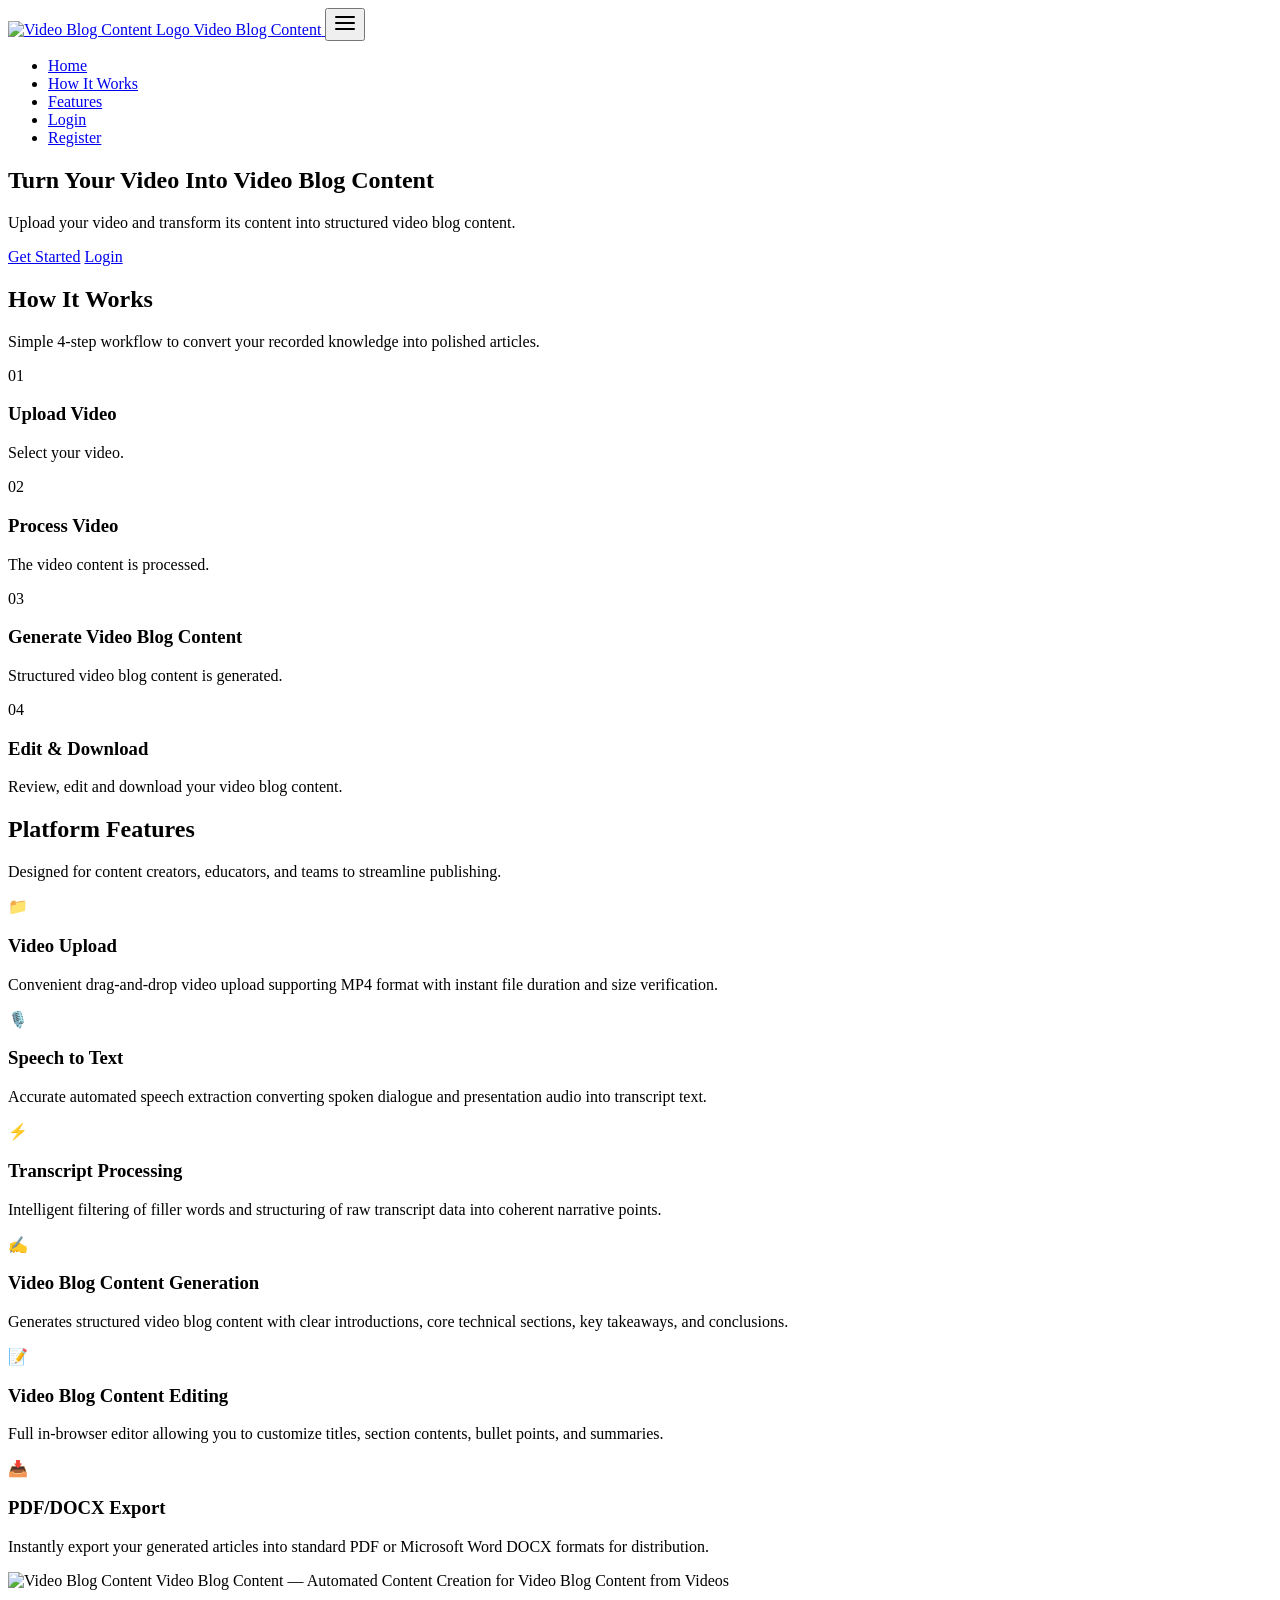
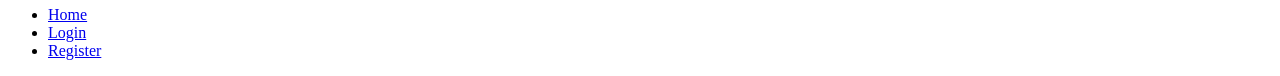
==== index.html @ b11891e1 "Add files via upload" ====
<!DOCTYPE html>
<html lang="en">
<head>
  <meta charset="UTF-8" />
  <meta name="viewport" content="width=device-width, initial-scale=1.0" />
  <title>Video Blog Content - Turn Your Video Into Video Blog Content</title>
  <meta name="description" content="Upload your video and transform its content into structured, professional video blog content in seconds." />
  <link rel="icon" type="image/png" href="assets/logo-icon.png" />
  <link rel="stylesheet" href="css/style.css" />
</head>
<body>

  <!-- Navigation -->
  <header class="navbar">
    <div class="container navbar-container">
      <a href="index.html" class="navbar-brand">
        <img src="assets/logo-icon.png" alt="Video Blog Content Logo" />
        <span>Video Blog Content</span>
      </a>

      <button class="mobile-menu-btn" aria-label="Toggle Navigation">
        <svg width="24" height="24" viewBox="0 0 24 24" fill="none" stroke="currentColor" stroke-width="2" stroke-linecap="round" stroke-linejoin="round">
          <line x1="3" y1="12" x2="21" y2="12"></line>
          <line x1="3" y1="6" x2="21" y2="6"></line>
          <line x1="3" y1="18" x2="21" y2="18"></line>
        </svg>
      </button>

      <ul class="nav-links">
        <li><a href="index.html" class="nav-link">Home</a></li>
        <li><a href="#how-it-works" class="nav-link">How It Works</a></li>
        <li><a href="#features" class="nav-link">Features</a></li>
        <li><a href="login.html" class="nav-link">Login</a></li>
        <li><a href="register.html" class="btn btn-sm btn-primary">Register</a></li>
      </ul>
    </div>
  </header>

  <!-- Main Content -->
  <main class="main-content" style="padding-top: 0;">
    
    <!-- Hero Section -->
    <section class="hero-section">
      <div class="container">
        <h1 class="hero-title">Turn Your Video Into Video Blog Content</h1>
        <p class="hero-desc">Upload your video and transform its content into structured video blog content.</p>
        <div class="hero-actions">
          <a href="register.html" class="btn btn-lg btn-primary" id="hero-get-started-btn">Get Started</a>
          <a href="login.html" class="btn btn-lg btn-secondary" id="hero-login-btn">Login</a>
        </div>
      </div>
    </section>

    <!-- How It Works Section -->
    <section class="steps-section" id="how-it-works">
      <div class="container">
        <div class="section-header">
          <h2>How It Works</h2>
          <p>Simple 4-step workflow to convert your recorded knowledge into polished articles.</p>
        </div>

        <div class="steps-grid">
          <!-- Step 1 -->
          <div class="step-card">
            <div class="step-num">01</div>
            <h3>Upload Video</h3>
            <p>Select your video.</p>
          </div>

          <!-- Step 2 -->
          <div class="step-card">
            <div class="step-num">02</div>
            <h3>Process Video</h3>
            <p>The video content is processed.</p>
          </div>

          <!-- Step 3 -->
          <div class="step-card">
            <div class="step-num">03</div>
            <h3>Generate Video Blog Content</h3>
            <p>Structured video blog content is generated.</p>
          </div>

          <!-- Step 4 -->
          <div class="step-card">
            <div class="step-num">04</div>
            <h3>Edit & Download</h3>
            <p>Review, edit and download your video blog content.</p>
          </div>
        </div>
      </div>
    </section>

    <!-- Features Section -->
    <section class="features-section" id="features">
      <div class="container">
        <div class="section-header">
          <h2>Platform Features</h2>
          <p>Designed for content creators, educators, and teams to streamline publishing.</p>
        </div>

        <div class="features-grid">
          <!-- Feature 1 -->
          <div class="feature-card">
            <div class="feature-icon">📁</div>
            <h3>Video Upload</h3>
            <p>Convenient drag-and-drop video upload supporting MP4 format with instant file duration and size verification.</p>
          </div>

          <!-- Feature 2 -->
          <div class="feature-card">
            <div class="feature-icon">🎙️</div>
            <h3>Speech to Text</h3>
            <p>Accurate automated speech extraction converting spoken dialogue and presentation audio into transcript text.</p>
          </div>

          <!-- Feature 3 -->
          <div class="feature-card">
            <div class="feature-icon">⚡</div>
            <h3>Transcript Processing</h3>
            <p>Intelligent filtering of filler words and structuring of raw transcript data into coherent narrative points.</p>
          </div>

          <!-- Feature 4 -->
          <div class="feature-card">
            <div class="feature-icon">✍️</div>
            <h3>Video Blog Content Generation</h3>
            <p>Generates structured video blog content with clear introductions, core technical sections, key takeaways, and conclusions.</p>
          </div>

          <!-- Feature 5 -->
          <div class="feature-card">
            <div class="feature-icon">📝</div>
            <h3>Video Blog Content Editing</h3>
            <p>Full in-browser editor allowing you to customize titles, section contents, bullet points, and summaries.</p>
          </div>

          <!-- Feature 6 -->
          <div class="feature-card">
            <div class="feature-icon">📥</div>
            <h3>PDF/DOCX Export</h3>
            <p>Instantly export your generated articles into standard PDF or Microsoft Word DOCX formats for distribution.</p>
          </div>
        </div>
      </div>
    </section>

  </main>

  <!-- Footer -->
  <footer class="footer">
    <div class="container footer-content">
      <div class="footer-brand-info">
        <img src="assets/logo-icon.png" alt="Video Blog Content" width="28" height="28" />
        <span>Video Blog Content</span>
        <span class="footer-text">— Automated Content Creation for Video Blog Content from Videos</span>
      </div>
      <ul class="footer-links">
        <li><a href="index.html">Home</a></li>
        <li><a href="login.html">Login</a></li>
        <li><a href="register.html">Register</a></li>
      </ul>
    </div>
  </footer>

  <script src="js/app.js"></script>
</body>
</html>
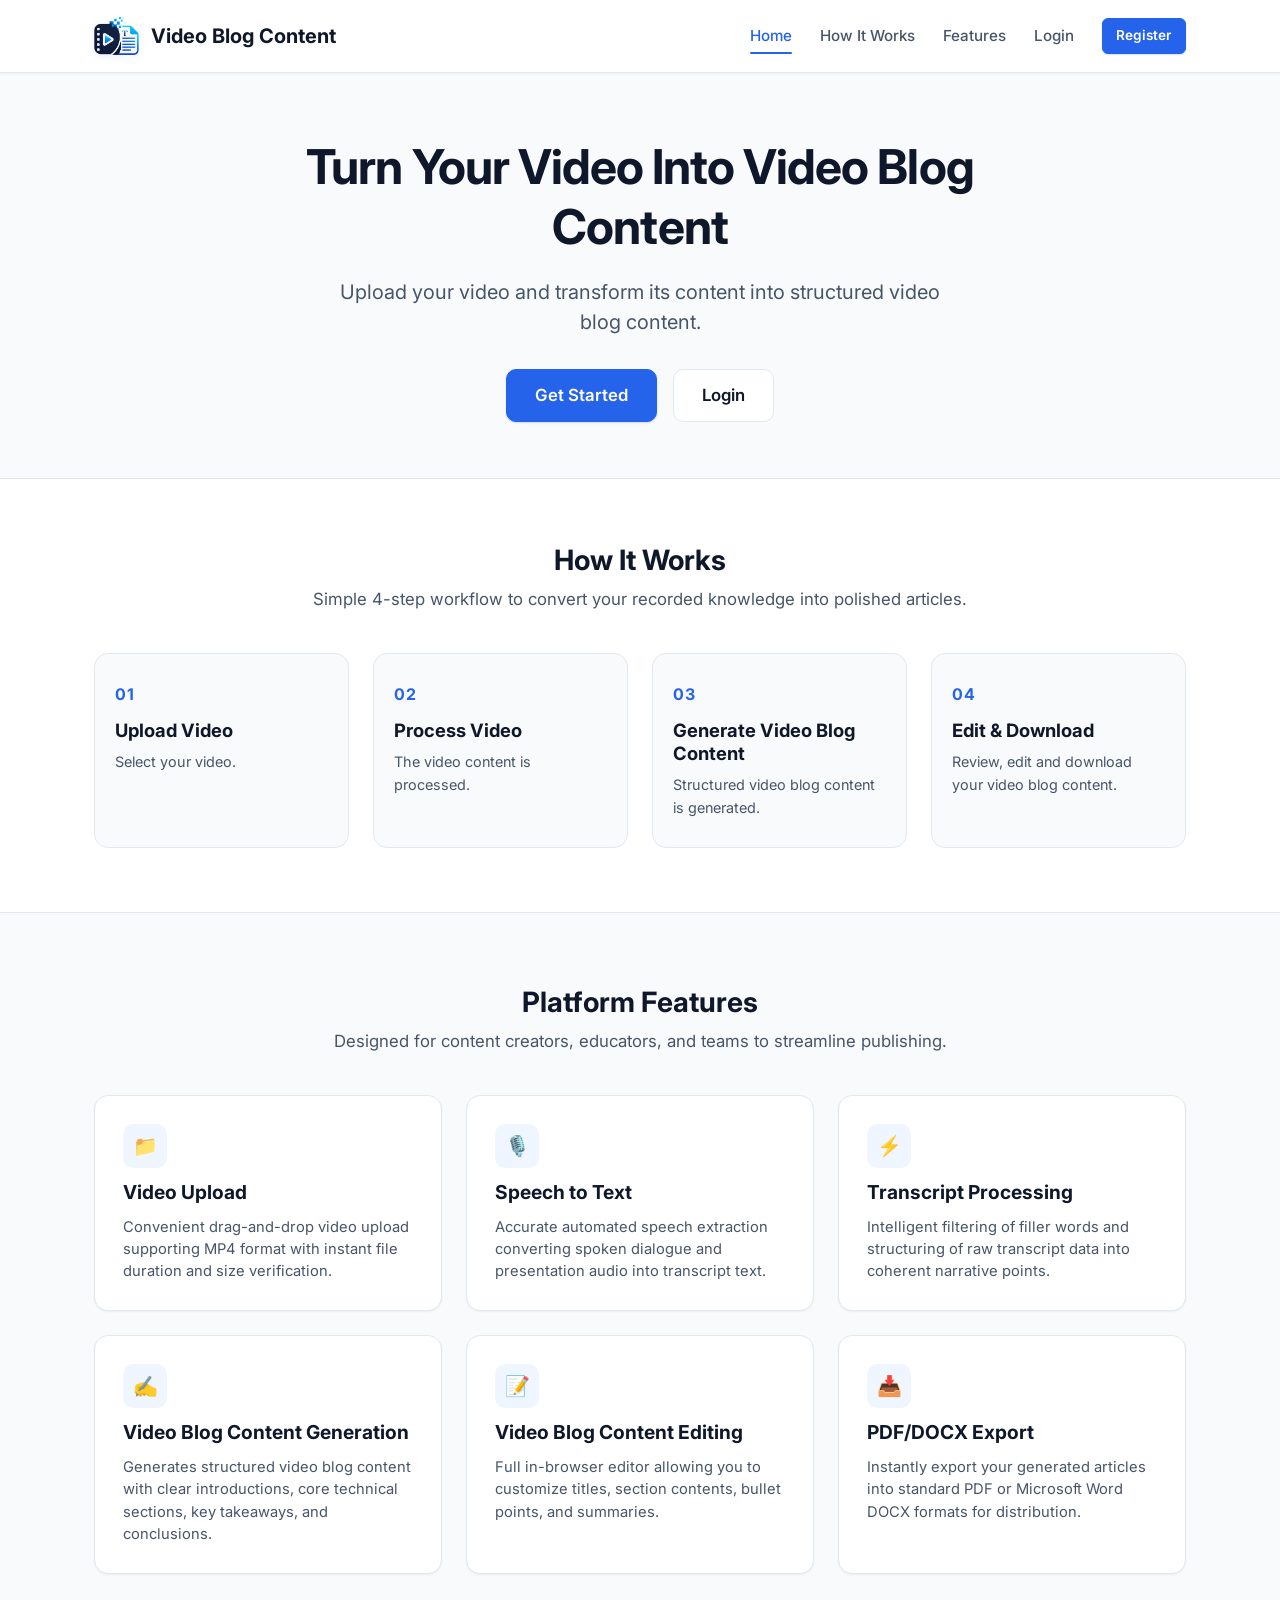
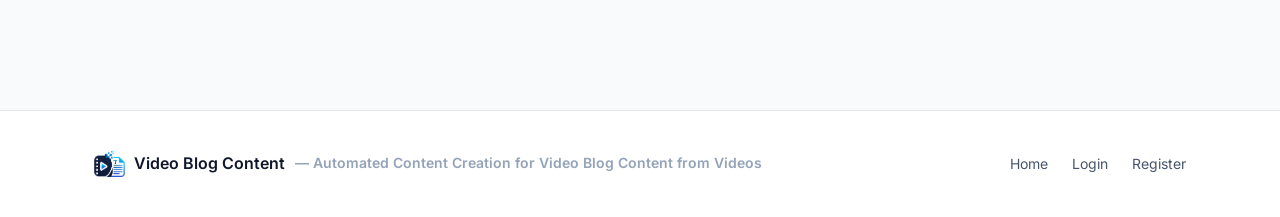
==== commit 70467015: "Save working frontend integration" ====
--- a/index.html
+++ b/index.html
@@ -3,23 +3,45 @@
 <head>
   <meta charset="UTF-8" />
   <meta name="viewport" content="width=device-width, initial-scale=1.0" />
-  <title>Video Blog Content - Turn Your Video Into Video Blog Content</title>
-  <meta name="description" content="Upload your video and transform its content into structured, professional video blog content in seconds." />
-  <link rel="icon" type="image/png" href="assets/logo-icon.png" />
-  <link rel="stylesheet" href="css/style.css" />
+
+  <title>
+    Video Blog Content - Turn Your Video Into Video Blog Content
+  </title>
+
+  <meta
+    name="description"
+    content="Upload your video and transform its content into structured, professional video blog content."
+  />
+
+  <link rel="icon" type="image/png" href="logo-icon.png" />
+  <link rel="stylesheet" href="style.css" />
 </head>
+
 <body>
 
-  <!-- Navigation -->
   <header class="navbar">
+
     <div class="container navbar-container">
+
       <a href="index.html" class="navbar-brand">
-        <img src="assets/logo-icon.png" alt="Video Blog Content Logo" />
+        <img
+          src="logo-icon.png"
+          alt="Video Blog Content Logo"
+        />
         <span>Video Blog Content</span>
       </a>
 
       <button class="mobile-menu-btn" aria-label="Toggle Navigation">
-        <svg width="24" height="24" viewBox="0 0 24 24" fill="none" stroke="currentColor" stroke-width="2" stroke-linecap="round" stroke-linejoin="round">
+        <svg
+          width="24"
+          height="24"
+          viewBox="0 0 24 24"
+          fill="none"
+          stroke="currentColor"
+          stroke-width="2"
+          stroke-linecap="round"
+          stroke-linejoin="round"
+        >
           <line x1="3" y1="12" x2="21" y2="12"></line>
           <line x1="3" y1="6" x2="21" y2="6"></line>
           <line x1="3" y1="18" x2="21" y2="18"></line>
@@ -31,138 +53,225 @@
         <li><a href="#how-it-works" class="nav-link">How It Works</a></li>
         <li><a href="#features" class="nav-link">Features</a></li>
         <li><a href="login.html" class="nav-link">Login</a></li>
-        <li><a href="register.html" class="btn btn-sm btn-primary">Register</a></li>
+        <li>
+          <a
+            href="register.html"
+            class="btn btn-sm btn-primary"
+          >
+            Register
+          </a>
+        </li>
       </ul>
+
     </div>
+
   </header>
 
-  <!-- Main Content -->
-  <main class="main-content" style="padding-top: 0;">
-    
-    <!-- Hero Section -->
+  <main
+    class="main-content"
+    style="padding-top: 0;"
+  >
+
     <section class="hero-section">
+
       <div class="container">
-        <h1 class="hero-title">Turn Your Video Into Video Blog Content</h1>
-        <p class="hero-desc">Upload your video and transform its content into structured video blog content.</p>
+
+        <h1 class="hero-title">
+          Turn Your Video Into Video Blog Content
+        </h1>
+
+        <p class="hero-desc">
+          Upload your video and transform its content into
+          structured video blog content.
+        </p>
+
         <div class="hero-actions">
-          <a href="register.html" class="btn btn-lg btn-primary" id="hero-get-started-btn">Get Started</a>
-          <a href="login.html" class="btn btn-lg btn-secondary" id="hero-login-btn">Login</a>
-        </div>
-      </div>
+
+          <a
+            href="register.html"
+            class="btn btn-lg btn-primary"
+            id="hero-get-started-btn"
+          >
+            Get Started
+          </a>
+
+          <a
+            href="login.html"
+            class="btn btn-lg btn-secondary"
+            id="hero-login-btn"
+          >
+            Login
+          </a>
+
+        </div>
+
+      </div>
+
     </section>
 
-    <!-- How It Works Section -->
-    <section class="steps-section" id="how-it-works">
+    <section
+      class="steps-section"
+      id="how-it-works"
+    >
+
       <div class="container">
+
         <div class="section-header">
           <h2>How It Works</h2>
-          <p>Simple 4-step workflow to convert your recorded knowledge into polished articles.</p>
+          <p>
+            Simple 4-step workflow to convert your recorded
+            knowledge into polished articles.
+          </p>
         </div>
 
         <div class="steps-grid">
-          <!-- Step 1 -->
+
           <div class="step-card">
             <div class="step-num">01</div>
             <h3>Upload Video</h3>
             <p>Select your video.</p>
           </div>
 
-          <!-- Step 2 -->
           <div class="step-card">
             <div class="step-num">02</div>
             <h3>Process Video</h3>
             <p>The video content is processed.</p>
           </div>
 
-          <!-- Step 3 -->
           <div class="step-card">
             <div class="step-num">03</div>
             <h3>Generate Video Blog Content</h3>
-            <p>Structured video blog content is generated.</p>
-          </div>
-
-          <!-- Step 4 -->
+            <p>
+              Structured video blog content is generated.
+            </p>
+          </div>
+
           <div class="step-card">
             <div class="step-num">04</div>
             <h3>Edit & Download</h3>
-            <p>Review, edit and download your video blog content.</p>
-          </div>
-        </div>
-      </div>
+            <p>
+              Review, edit and download your video blog content.
+            </p>
+          </div>
+
+        </div>
+
+      </div>
+
     </section>
 
-    <!-- Features Section -->
-    <section class="features-section" id="features">
+    <section
+      class="features-section"
+      id="features"
+    >
+
       <div class="container">
+
         <div class="section-header">
           <h2>Platform Features</h2>
-          <p>Designed for content creators, educators, and teams to streamline publishing.</p>
+          <p>
+            Designed for content creators, educators, and teams
+            to streamline publishing.
+          </p>
         </div>
 
         <div class="features-grid">
-          <!-- Feature 1 -->
+
           <div class="feature-card">
             <div class="feature-icon">📁</div>
             <h3>Video Upload</h3>
-            <p>Convenient drag-and-drop video upload supporting MP4 format with instant file duration and size verification.</p>
-          </div>
-
-          <!-- Feature 2 -->
+            <p>
+              Convenient drag-and-drop video upload supporting
+              MP4 format with instant file duration and size verification.
+            </p>
+          </div>
+
           <div class="feature-card">
             <div class="feature-icon">🎙️</div>
             <h3>Speech to Text</h3>
-            <p>Accurate automated speech extraction converting spoken dialogue and presentation audio into transcript text.</p>
-          </div>
-
-          <!-- Feature 3 -->
+            <p>
+              Accurate automated speech extraction converting
+              spoken dialogue and presentation audio into transcript text.
+            </p>
+          </div>
+
           <div class="feature-card">
             <div class="feature-icon">⚡</div>
             <h3>Transcript Processing</h3>
-            <p>Intelligent filtering of filler words and structuring of raw transcript data into coherent narrative points.</p>
-          </div>
-
-          <!-- Feature 4 -->
+            <p>
+              Intelligent filtering of filler words and structuring
+              of raw transcript data into coherent narrative points.
+            </p>
+          </div>
+
           <div class="feature-card">
             <div class="feature-icon">✍️</div>
             <h3>Video Blog Content Generation</h3>
-            <p>Generates structured video blog content with clear introductions, core technical sections, key takeaways, and conclusions.</p>
-          </div>
-
-          <!-- Feature 5 -->
+            <p>
+              Generates structured video blog content with clear
+              introductions, core technical sections, key takeaways,
+              and conclusions.
+            </p>
+          </div>
+
           <div class="feature-card">
             <div class="feature-icon">📝</div>
             <h3>Video Blog Content Editing</h3>
-            <p>Full in-browser editor allowing you to customize titles, section contents, bullet points, and summaries.</p>
-          </div>
-
-          <!-- Feature 6 -->
+            <p>
+              Full in-browser editor allowing you to customize
+              titles, section contents, bullet points, and summaries.
+            </p>
+          </div>
+
           <div class="feature-card">
             <div class="feature-icon">📥</div>
             <h3>PDF/DOCX Export</h3>
-            <p>Instantly export your generated articles into standard PDF or Microsoft Word DOCX formats for distribution.</p>
-          </div>
-        </div>
-      </div>
+            <p>
+              Instantly export your generated articles into standard
+              PDF or Microsoft Word DOCX formats for distribution.
+            </p>
+          </div>
+
+        </div>
+
+      </div>
+
     </section>
 
   </main>
 
-  <!-- Footer -->
   <footer class="footer">
+
     <div class="container footer-content">
+
       <div class="footer-brand-info">
-        <img src="assets/logo-icon.png" alt="Video Blog Content" width="28" height="28" />
+
+        <img
+          src="logo-icon.png"
+          alt="Video Blog Content"
+          width="28"
+          height="28"
+        />
+
         <span>Video Blog Content</span>
-        <span class="footer-text">— Automated Content Creation for Video Blog Content from Videos</span>
-      </div>
+
+        <span class="footer-text">
+          — Automated Content Creation for Video Blog Content from Videos
+        </span>
+
+      </div>
+
       <ul class="footer-links">
         <li><a href="index.html">Home</a></li>
         <li><a href="login.html">Login</a></li>
         <li><a href="register.html">Register</a></li>
       </ul>
+
     </div>
+
   </footer>
 
-  <script src="js/app.js"></script>
+  <script src="app.js"></script>
+
 </body>
-</html>
+</html>
--- a/style.css
+++ b/style.css
@@ -0,0 +1,1362 @@
+/* ==========================================================================
+   Video Blog Content - Automated Content Creation from Videos
+   Frontend Prototype Stylesheet (Clean, Professional, Light Theme)
+   ========================================================================== */
+
+@import url('https://fonts.googleapis.com/css2?family=Inter:wght@400;500;600;700&display=swap');
+
+:root {
+  /* Color Palette */
+  --color-bg: #f8fafc;
+  --color-surface: #ffffff;
+  --color-surface-hover: #f1f5f9;
+  --color-surface-alt: #f8fafc;
+  
+  --color-text-primary: #0f172a;
+  --color-text-secondary: #475569;
+  --color-text-muted: #94a3b8;
+  
+  --color-primary: #2563eb;
+  --color-primary-hover: #1d4ed8;
+  --color-primary-light: #eff6ff;
+  --color-primary-border: #bfdbfe;
+  
+  --color-success: #16a34a;
+  --color-success-bg: #f0fdf4;
+  --color-success-border: #bbf7d0;
+  
+  --color-warning: #d97706;
+  --color-warning-bg: #fffbeb;
+  --color-warning-border: #fde68a;
+  
+  --color-danger: #dc2626;
+  --color-danger-bg: #fef2f2;
+  --color-danger-border: #fecaca;
+  --color-danger-hover: #b91c1c;
+
+  --color-border: #e2e8f0;
+  --color-border-subtle: #f1f5f9;
+
+  /* Typography */
+  --font-sans: 'Inter', -apple-system, BlinkMacSystemFont, 'Segoe UI', Roboto, Helvetica, Arial, sans-serif;
+  
+  /* Radii */
+  --radius-sm: 6px;
+  --radius-md: 10px;
+  --radius-lg: 14px;
+  --radius-xl: 20px;
+  --radius-full: 9999px;
+
+  /* Shadows */
+  --shadow-sm: 0 1px 2px 0 rgba(0, 0, 0, 0.05);
+  --shadow-md: 0 4px 6px -1px rgba(0, 0, 0, 0.07), 0 2px 4px -2px rgba(0, 0, 0, 0.05);
+  --shadow-lg: 0 10px 15px -3px rgba(0, 0, 0, 0.08), 0 4px 6px -4px rgba(0, 0, 0, 0.04);
+  --shadow-xl: 0 20px 25px -5px rgba(0, 0, 0, 0.08), 0 8px 10px -6px rgba(0, 0, 0, 0.03);
+
+  /* Transitions */
+  --transition-fast: 0.15s ease;
+  --transition-normal: 0.25s ease;
+}
+
+/* ---------------- Base Reset ---------------- */
+*, *::before, *::after {
+  box-sizing: border-box;
+  margin: 0;
+  padding: 0;
+}
+
+html {
+  font-size: 16px;
+  scroll-behavior: smooth;
+}
+
+body {
+  font-family: var(--font-sans);
+  background-color: var(--color-bg);
+  color: var(--color-text-primary);
+  line-height: 1.6;
+  min-height: 100vh;
+  display: flex;
+  flex-direction: column;
+  -webkit-font-smoothing: antialiased;
+}
+
+a {
+  color: var(--color-primary);
+  text-decoration: none;
+  transition: color var(--transition-fast);
+}
+
+a:hover {
+  color: var(--color-primary-hover);
+}
+
+img, svg, video {
+  max-width: 100%;
+  display: block;
+}
+
+/* ---------------- Layout & Containers ---------------- */
+.container {
+  width: 100%;
+  max-width: 1140px;
+  margin-left: auto;
+  margin-right: auto;
+  padding-left: 1.5rem;
+  padding-right: 1.5rem;
+}
+
+.container-narrow {
+  max-width: 800px;
+}
+
+.container-sm {
+  max-width: 520px;
+}
+
+.main-content {
+  flex: 1;
+  padding: 2.5rem 0 4rem;
+}
+
+/* ---------------- Navigation ---------------- */
+.navbar {
+  background-color: var(--color-surface);
+  border-bottom: 1px solid var(--color-border);
+  position: sticky;
+  top: 0;
+  z-index: 100;
+  box-shadow: var(--shadow-sm);
+}
+
+.navbar-container {
+  display: flex;
+  align-items: center;
+  justify-content: space-between;
+  height: 72px;
+}
+
+.navbar-brand {
+  display: flex;
+  align-items: center;
+  gap: 0.75rem;
+  font-weight: 700;
+  font-size: 1.25rem;
+  color: var(--color-text-primary);
+  text-decoration: none;
+}
+
+.navbar-brand img, .navbar-brand svg {
+  width: auto;
+  height: 38px;
+  max-height: 38px;
+  object-fit: contain;
+  filter: drop-shadow(0 2px 4px rgba(37, 99, 235, 0.12));
+}
+
+.brand-badge {
+  font-size: 0.7rem;
+  font-weight: 600;
+  padding: 0.2rem 0.5rem;
+  background-color: var(--color-primary-light);
+  color: var(--color-primary);
+  border-radius: var(--radius-full);
+  margin-left: 0.25rem;
+  letter-spacing: 0.05em;
+  text-transform: uppercase;
+}
+
+.nav-links {
+  display: flex;
+  align-items: center;
+  list-style: none;
+  gap: 1.75rem;
+}
+
+.nav-link {
+  font-size: 0.95rem;
+  font-weight: 500;
+  color: var(--color-text-secondary);
+  transition: color var(--transition-fast);
+  padding: 0.4rem 0;
+  position: relative;
+}
+
+.nav-link:hover, .nav-link.active {
+  color: var(--color-primary);
+}
+
+.nav-link.active::after {
+  content: '';
+  position: absolute;
+  bottom: -2px;
+  left: 0;
+  width: 100%;
+  height: 2px;
+  background-color: var(--color-primary);
+  border-radius: 2px;
+}
+
+.nav-actions {
+  display: flex;
+  align-items: center;
+  gap: 0.75rem;
+}
+
+.mobile-menu-btn {
+  display: none;
+  background: none;
+  border: none;
+  cursor: pointer;
+  padding: 0.5rem;
+  color: var(--color-text-primary);
+}
+
+/* ---------------- Buttons ---------------- */
+.btn {
+  display: inline-flex;
+  align-items: center;
+  justify-content: center;
+  gap: 0.5rem;
+  font-family: inherit;
+  font-size: 0.95rem;
+  font-weight: 600;
+  padding: 0.65rem 1.25rem;
+  border-radius: var(--radius-md);
+  border: 1px solid transparent;
+  cursor: pointer;
+  text-decoration: none;
+  transition: all var(--transition-fast);
+  line-height: 1.4;
+  white-space: nowrap;
+}
+
+.btn-sm {
+  font-size: 0.85rem;
+  padding: 0.45rem 0.85rem;
+  border-radius: var(--radius-sm);
+}
+
+.btn-lg {
+  font-size: 1.05rem;
+  padding: 0.85rem 1.75rem;
+  border-radius: var(--radius-md);
+}
+
+.btn-block {
+  width: 100%;
+}
+
+.btn-primary {
+  background-color: var(--color-primary);
+  color: #ffffff;
+  border-color: var(--color-primary);
+  box-shadow: 0 1px 2px rgba(37, 99, 235, 0.2);
+}
+
+.btn-primary:hover {
+  background-color: var(--color-primary-hover);
+  border-color: var(--color-primary-hover);
+  color: #ffffff;
+}
+
+.btn-secondary {
+  background-color: var(--color-surface);
+  color: var(--color-text-primary);
+  border-color: var(--color-border);
+}
+
+.btn-secondary:hover {
+  background-color: var(--color-surface-hover);
+  border-color: var(--color-text-muted);
+  color: var(--color-text-primary);
+}
+
+.btn-outline {
+  background-color: transparent;
+  color: var(--color-primary);
+  border-color: var(--color-primary-border);
+}
+
+.btn-outline:hover {
+  background-color: var(--color-primary-light);
+  color: var(--color-primary-hover);
+}
+
+.btn-danger {
+  background-color: var(--color-danger);
+  color: #ffffff;
+  border-color: var(--color-danger);
+}
+
+.btn-danger:hover {
+  background-color: var(--color-danger-hover);
+  border-color: var(--color-danger-hover);
+  color: #ffffff;
+}
+
+.btn-danger-outline {
+  background-color: transparent;
+  color: var(--color-danger);
+  border-color: var(--color-danger-border);
+}
+
+.btn-danger-outline:hover {
+  background-color: var(--color-danger-bg);
+  color: var(--color-danger);
+}
+
+.btn:disabled, .btn.disabled {
+  opacity: 0.6;
+  cursor: not-allowed;
+  pointer-events: none;
+}
+
+/* ---------------- Typography & Headings ---------------- */
+h1, h2, h3, h4, h5, h6 {
+  color: var(--color-text-primary);
+  font-weight: 700;
+  line-height: 1.25;
+}
+
+h1 { font-size: 2.25rem; }
+h2 { font-size: 1.75rem; }
+h3 { font-size: 1.35rem; }
+h4 { font-size: 1.15rem; }
+
+.section-header {
+  text-align: center;
+  margin-bottom: 2.5rem;
+}
+
+.section-header h2 {
+  margin-bottom: 0.5rem;
+}
+
+.section-header p {
+  color: var(--color-text-secondary);
+  font-size: 1.05rem;
+}
+
+/* ---------------- Cards & Surfaces ---------------- */
+.card {
+  background-color: var(--color-surface);
+  border: 1px solid var(--color-border);
+  border-radius: var(--radius-lg);
+  padding: 1.75rem;
+  box-shadow: var(--shadow-sm);
+  transition: box-shadow var(--transition-fast), border-color var(--transition-fast);
+}
+
+.card:hover {
+  box-shadow: var(--shadow-md);
+  border-color: #cbd5e1;
+}
+
+.card-header {
+  margin-bottom: 1.25rem;
+  padding-bottom: 1rem;
+  border-bottom: 1px solid var(--color-border-subtle);
+  display: flex;
+  align-items: center;
+  justify-content: space-between;
+}
+
+/* ---------------- Badges & Status Tags ---------------- */
+.badge {
+  display: inline-flex;
+  align-items: center;
+  gap: 0.35rem;
+  font-size: 0.75rem;
+  font-weight: 600;
+  padding: 0.25rem 0.65rem;
+  border-radius: var(--radius-full);
+  text-transform: capitalize;
+}
+
+.badge-success {
+  background-color: var(--color-success-bg);
+  color: var(--color-success);
+  border: 1px solid var(--color-success-border);
+}
+
+.badge-primary {
+  background-color: var(--color-primary-light);
+  color: var(--color-primary);
+  border: 1px solid var(--color-primary-border);
+}
+
+.badge-warning {
+  background-color: var(--color-warning-bg);
+  color: var(--color-warning);
+  border: 1px solid var(--color-warning-border);
+}
+
+.badge-dot {
+  width: 6px;
+  height: 6px;
+  border-radius: 50%;
+  background-color: currentColor;
+}
+
+/* ---------------- Alerts ---------------- */
+.alert {
+  padding: 0.85rem 1.15rem;
+  border-radius: var(--radius-md);
+  font-size: 0.9rem;
+  margin-bottom: 1.25rem;
+  display: flex;
+  align-items: flex-start;
+  gap: 0.75rem;
+}
+
+.alert-danger {
+  background-color: var(--color-danger-bg);
+  border: 1px solid var(--color-danger-border);
+  color: var(--color-danger);
+}
+
+.alert-success {
+  background-color: var(--color-success-bg);
+  border: 1px solid var(--color-success-border);
+  color: var(--color-success);
+}
+
+.alert-info {
+  background-color: var(--color-primary-light);
+  border: 1px solid var(--color-primary-border);
+  color: var(--color-primary);
+}
+
+/* ---------------- Form Elements ---------------- */
+.form-group {
+  margin-bottom: 1.25rem;
+}
+
+.form-label {
+  display: block;
+  font-size: 0.9rem;
+  font-weight: 600;
+  color: var(--color-text-primary);
+  margin-bottom: 0.4rem;
+}
+
+.form-label .required {
+  color: var(--color-danger);
+}
+
+.form-control {
+  width: 100%;
+  font-family: inherit;
+  font-size: 0.95rem;
+  padding: 0.65rem 0.85rem;
+  background-color: var(--color-surface);
+  border: 1px solid var(--color-border);
+  border-radius: var(--radius-md);
+  color: var(--color-text-primary);
+  transition: border-color var(--transition-fast), box-shadow var(--transition-fast);
+}
+
+.form-control:focus {
+  outline: none;
+  border-color: var(--color-primary);
+  box-shadow: 0 0 0 3px rgba(37, 99, 235, 0.15);
+}
+
+.form-control.is-invalid {
+  border-color: var(--color-danger);
+  background-color: #fffbfa;
+}
+
+.form-control.is-invalid:focus {
+  box-shadow: 0 0 0 3px rgba(220, 38, 38, 0.15);
+}
+
+.form-error {
+  color: var(--color-danger);
+  font-size: 0.8rem;
+  margin-top: 0.35rem;
+  display: none;
+}
+
+.form-error.visible {
+  display: block;
+}
+
+.form-help {
+  font-size: 0.8rem;
+  color: var(--color-text-muted);
+  margin-top: 0.35rem;
+}
+
+textarea.form-control {
+  min-height: 110px;
+  resize: vertical;
+  line-height: 1.5;
+}
+
+/* ---------------- Auth Pages Layout ---------------- */
+.auth-page-container {
+  display: flex;
+  justify-content: center;
+  align-items: center;
+  min-height: calc(100vh - 200px);
+  padding: 2rem 1rem;
+}
+
+.auth-card {
+  width: 100%;
+  max-width: 440px;
+  background: var(--color-surface);
+  border: 1px solid var(--color-border);
+  border-radius: var(--radius-lg);
+  padding: 2.25rem;
+  box-shadow: var(--shadow-md);
+}
+
+.auth-header {
+  text-align: center;
+  margin-bottom: 1.75rem;
+}
+
+.auth-header h1 {
+  font-size: 1.75rem;
+  margin-bottom: 0.5rem;
+}
+
+.auth-header p {
+  color: var(--color-text-secondary);
+  font-size: 0.95rem;
+}
+
+.auth-footer {
+  margin-top: 1.5rem;
+  text-align: center;
+  font-size: 0.9rem;
+  color: var(--color-text-secondary);
+}
+
+/* ---------------- Home Page Sections ---------------- */
+.hero-section {
+  padding: 4rem 0 3.5rem;
+  text-align: center;
+}
+
+.hero-title {
+  font-size: 3rem;
+  letter-spacing: -0.02em;
+  margin-bottom: 1.25rem;
+  color: var(--color-text-primary);
+  max-width: 800px;
+  margin-left: auto;
+  margin-right: auto;
+}
+
+.hero-desc {
+  font-size: 1.25rem;
+  color: var(--color-text-secondary);
+  max-width: 620px;
+  margin: 0 auto 2rem;
+  line-height: 1.5;
+}
+
+.hero-actions {
+  display: flex;
+  align-items: center;
+  justify-content: center;
+  gap: 1rem;
+}
+
+.steps-section {
+  padding: 4rem 0;
+  border-top: 1px solid var(--color-border);
+  border-bottom: 1px solid var(--color-border);
+  background-color: var(--color-surface);
+}
+
+.steps-grid {
+  display: grid;
+  grid-template-columns: repeat(4, 1fr);
+  gap: 1.5rem;
+}
+
+.step-card {
+  background: var(--color-bg);
+  border: 1px solid var(--color-border);
+  border-radius: var(--radius-lg);
+  padding: 1.75rem 1.25rem;
+  text-align: left;
+  position: relative;
+  transition: transform var(--transition-fast), box-shadow var(--transition-fast);
+}
+
+.step-card:hover {
+  transform: translateY(-3px);
+  box-shadow: var(--shadow-md);
+}
+
+.step-num {
+  font-size: 1rem;
+  font-weight: 700;
+  color: var(--color-primary);
+  margin-bottom: 0.75rem;
+  letter-spacing: 0.05em;
+}
+
+.step-card h3 {
+  font-size: 1.15rem;
+  margin-bottom: 0.5rem;
+}
+
+.step-card p {
+  color: var(--color-text-secondary);
+  font-size: 0.9rem;
+}
+
+.features-section {
+  padding: 4.5rem 0;
+}
+
+.features-grid {
+  display: grid;
+  grid-template-columns: repeat(3, 1fr);
+  gap: 1.5rem;
+}
+
+.feature-card {
+  background: var(--color-surface);
+  border: 1px solid var(--color-border);
+  border-radius: var(--radius-lg);
+  padding: 1.75rem;
+  box-shadow: var(--shadow-sm);
+  display: flex;
+  flex-direction: column;
+  gap: 0.75rem;
+}
+
+.feature-icon {
+  width: 44px;
+  height: 44px;
+  background-color: var(--color-primary-light);
+  color: var(--color-primary);
+  border-radius: var(--radius-md);
+  display: flex;
+  align-items: center;
+  justify-content: center;
+  font-size: 1.25rem;
+}
+
+.feature-card h3 {
+  font-size: 1.2rem;
+}
+
+.feature-card p {
+  color: var(--color-text-secondary);
+  font-size: 0.92rem;
+  line-height: 1.5;
+}
+
+/* ---------------- Dashboard Layout ---------------- */
+.dashboard-header {
+  display: flex;
+  align-items: center;
+  justify-content: space-between;
+  margin-bottom: 2rem;
+  flex-wrap: wrap;
+  gap: 1rem;
+}
+
+.dashboard-title-area h1 {
+  font-size: 1.85rem;
+  margin-bottom: 0.25rem;
+}
+
+.dashboard-title-area p {
+  color: var(--color-text-secondary);
+  font-size: 0.95rem;
+}
+
+.blogs-list {
+  display: flex;
+  flex-direction: column;
+  gap: 1rem;
+}
+
+.blog-item-card {
+  background: var(--color-surface);
+  border: 1px solid var(--color-border);
+  border-radius: var(--radius-lg);
+  padding: 1.35rem 1.5rem;
+  display: flex;
+  align-items: center;
+  justify-content: space-between;
+  gap: 1.5rem;
+  transition: border-color var(--transition-fast), box-shadow var(--transition-fast);
+}
+
+.blog-item-card:hover {
+  border-color: #cbd5e1;
+  box-shadow: var(--shadow-sm);
+}
+
+.blog-item-info {
+  flex: 1;
+  min-width: 0;
+}
+
+.blog-item-title {
+  font-size: 1.15rem;
+  font-weight: 600;
+  color: var(--color-text-primary);
+  margin-bottom: 0.35rem;
+  white-space: nowrap;
+  overflow: hidden;
+  text-overflow: ellipsis;
+}
+
+.blog-item-meta {
+  display: flex;
+  align-items: center;
+  flex-wrap: wrap;
+  gap: 1rem;
+  font-size: 0.85rem;
+  color: var(--color-text-secondary);
+}
+
+.blog-item-meta span {
+  display: inline-flex;
+  align-items: center;
+  gap: 0.35rem;
+}
+
+.blog-item-actions {
+  display: flex;
+  align-items: center;
+  gap: 0.5rem;
+}
+
+.empty-state-card {
+  text-align: center;
+  padding: 3.5rem 1.5rem;
+  background: var(--color-surface);
+  border: 1px dashed var(--color-border);
+  border-radius: var(--radius-lg);
+}
+
+.empty-state-icon {
+  width: 56px;
+  height: 56px;
+  margin: 0 auto 1rem;
+  background: var(--color-primary-light);
+  color: var(--color-primary);
+  border-radius: 50%;
+  display: flex;
+  align-items: center;
+  justify-content: center;
+  font-size: 1.5rem;
+}
+
+.empty-state-card h3 {
+  font-size: 1.25rem;
+  margin-bottom: 0.5rem;
+}
+
+.empty-state-card p {
+  color: var(--color-text-secondary);
+  margin-bottom: 1.5rem;
+}
+
+/* ---------------- Upload Area ---------------- */
+.upload-card {
+  background: var(--color-surface);
+  border: 1px solid var(--color-border);
+  border-radius: var(--radius-lg);
+  padding: 2.5rem 2rem;
+  box-shadow: var(--shadow-sm);
+}
+
+.dropzone-container {
+  border: 2px dashed #cbd5e1;
+  border-radius: var(--radius-lg);
+  background-color: var(--color-surface-alt);
+  padding: 3rem 1.5rem;
+  text-align: center;
+  cursor: pointer;
+  transition: all var(--transition-normal);
+  position: relative;
+}
+
+.dropzone-container:hover, .dropzone-container.drag-over {
+  border-color: var(--color-primary);
+  background-color: var(--color-primary-light);
+}
+
+.dropzone-icon {
+  width: 60px;
+  height: 60px;
+  background-color: #e2e8f0;
+  color: var(--color-primary);
+  border-radius: 50%;
+  display: flex;
+  align-items: center;
+  justify-content: center;
+  margin: 0 auto 1.25rem;
+  transition: transform var(--transition-fast);
+}
+
+.dropzone-container:hover .dropzone-icon {
+  transform: scale(1.08);
+  background-color: #dbeafe;
+}
+
+.dropzone-text-primary {
+  font-size: 1.15rem;
+  font-weight: 600;
+  color: var(--color-text-primary);
+  margin-bottom: 0.35rem;
+}
+
+.dropzone-text-sub {
+  font-size: 0.9rem;
+  color: var(--color-text-secondary);
+  margin-bottom: 1.25rem;
+}
+
+.dropzone-meta {
+  font-size: 0.82rem;
+  color: var(--color-text-muted);
+  margin-top: 1rem;
+}
+
+.file-preview-card {
+  margin-top: 1.75rem;
+  background: #f8fafc;
+  border: 1px solid var(--color-border);
+  border-radius: var(--radius-md);
+  padding: 1.25rem;
+}
+
+.file-preview-details {
+  display: flex;
+  align-items: center;
+  justify-content: space-between;
+  margin-bottom: 1rem;
+}
+
+.file-info-name {
+  font-weight: 600;
+  font-size: 0.95rem;
+  color: var(--color-text-primary);
+}
+
+.file-info-meta {
+  font-size: 0.85rem;
+  color: var(--color-text-secondary);
+  margin-top: 0.15rem;
+}
+
+.video-preview-wrapper {
+  max-width: 100%;
+  border-radius: var(--radius-md);
+  overflow: hidden;
+  background: #000000;
+  margin-bottom: 1.25rem;
+}
+
+.video-preview-wrapper video {
+  width: 100%;
+  max-height: 280px;
+  display: block;
+}
+
+.upload-actions {
+  display: flex;
+  align-items: center;
+  justify-content: flex-end;
+  gap: 1rem;
+  margin-top: 1.5rem;
+}
+
+/* ---------------- Processing Screen ---------------- */
+.processing-card {
+  background: var(--color-surface);
+  border: 1px solid var(--color-border);
+  border-radius: var(--radius-lg);
+  padding: 3rem 2.25rem;
+  text-align: center;
+  box-shadow: var(--shadow-md);
+}
+
+.processing-header {
+  margin-bottom: 2rem;
+}
+
+.processing-header h1 {
+  font-size: 1.85rem;
+  margin-bottom: 0.5rem;
+}
+
+.progress-bar-wrapper {
+  background-color: #e2e8f0;
+  height: 12px;
+  border-radius: var(--radius-full);
+  overflow: hidden;
+  margin: 1.5rem 0;
+  position: relative;
+}
+
+.progress-bar-fill {
+  background-color: var(--color-primary);
+  height: 100%;
+  width: 0%;
+  border-radius: var(--radius-full);
+  transition: width 0.3s ease;
+}
+
+.progress-percentage {
+  font-size: 1.2rem;
+  font-weight: 700;
+  color: var(--color-primary);
+  margin-bottom: 2rem;
+}
+
+.processing-steps-list {
+  max-width: 440px;
+  margin: 0 auto 2.5rem;
+  text-align: left;
+  display: flex;
+  flex-direction: column;
+  gap: 1rem;
+}
+
+.processing-step-item {
+  display: flex;
+  align-items: center;
+  gap: 1rem;
+  font-size: 1rem;
+  font-weight: 500;
+  color: var(--color-text-muted);
+  transition: color var(--transition-fast);
+}
+
+.step-icon-state {
+  width: 28px;
+  height: 28px;
+  border-radius: 50%;
+  display: flex;
+  align-items: center;
+  justify-content: center;
+  font-size: 0.85rem;
+  background-color: var(--color-surface-hover);
+  color: var(--color-text-muted);
+  border: 1px solid var(--color-border);
+  flex-shrink: 0;
+}
+
+.processing-step-item.active {
+  color: var(--color-text-primary);
+  font-weight: 600;
+}
+
+.processing-step-item.active .step-icon-state {
+  background-color: var(--color-primary-light);
+  color: var(--color-primary);
+  border-color: var(--color-primary-border);
+  animation: pulse-dot 1.5s infinite;
+}
+
+.processing-step-item.completed {
+  color: var(--color-text-primary);
+}
+
+.processing-step-item.completed .step-icon-state {
+  background-color: var(--color-success-bg);
+  color: var(--color-success);
+  border-color: var(--color-success-border);
+}
+
+@keyframes pulse-dot {
+  0% { transform: scale(1); }
+  50% { transform: scale(1.15); }
+  100% { transform: scale(1); }
+}
+
+.processing-completed-action {
+  display: none;
+  animation: fadeIn 0.4s ease forwards;
+}
+
+@keyframes fadeIn {
+  from { opacity: 0; transform: translateY(8px); }
+  to { opacity: 1; transform: translateY(0); }
+}
+
+/* ---------------- Generated Blog Article Page ---------------- */
+.blog-view-header {
+  display: flex;
+  align-items: center;
+  justify-content: space-between;
+  margin-bottom: 2rem;
+  flex-wrap: wrap;
+  gap: 1rem;
+}
+
+.blog-actions-bar {
+  display: flex;
+  align-items: center;
+  gap: 0.6rem;
+  flex-wrap: wrap;
+}
+
+.article-container {
+  background: var(--color-surface);
+  border: 1px solid var(--color-border);
+  border-radius: var(--radius-lg);
+  padding: 3rem 2.5rem;
+  box-shadow: var(--shadow-sm);
+}
+
+.article-header {
+  border-bottom: 1px solid var(--color-border);
+  padding-bottom: 1.75rem;
+  margin-bottom: 2rem;
+}
+
+.article-meta-tags {
+  display: flex;
+  align-items: center;
+  gap: 1rem;
+  margin-bottom: 1rem;
+  font-size: 0.85rem;
+  color: var(--color-text-secondary);
+}
+
+.article-title {
+  font-size: 2.25rem;
+  line-height: 1.3;
+  margin-bottom: 1rem;
+  color: var(--color-text-primary);
+}
+
+.article-body {
+  font-size: 1.05rem;
+  line-height: 1.8;
+  color: #334155;
+}
+
+.article-section {
+  margin-bottom: 2.25rem;
+}
+
+.article-section-title {
+  font-size: 1.35rem;
+  color: var(--color-text-primary);
+  margin-bottom: 0.75rem;
+  padding-bottom: 0.35rem;
+  border-bottom: 2px solid var(--color-primary-light);
+  display: inline-block;
+}
+
+.article-callout-box {
+  background-color: var(--color-primary-light);
+  border-left: 4px solid var(--color-primary);
+  padding: 1.25rem 1.5rem;
+  border-radius: 0 var(--radius-md) var(--radius-md) 0;
+  margin: 2rem 0;
+}
+
+.article-callout-box h4 {
+  font-size: 1.1rem;
+  color: var(--color-primary-hover);
+  margin-bottom: 0.5rem;
+}
+
+.article-callout-box ul {
+  padding-left: 1.25rem;
+  margin-bottom: 0;
+}
+
+.article-callout-box li {
+  margin-bottom: 0.4rem;
+  color: var(--color-text-primary);
+}
+
+/* ---------------- Edit Blog Page ---------------- */
+.editor-card {
+  background: var(--color-surface);
+  border: 1px solid var(--color-border);
+  border-radius: var(--radius-lg);
+  padding: 2.25rem;
+  box-shadow: var(--shadow-sm);
+}
+
+.section-editor-item {
+  background: #f8fafc;
+  border: 1px solid var(--color-border);
+  border-radius: var(--radius-md);
+  padding: 1.25rem;
+  margin-bottom: 1.25rem;
+  position: relative;
+}
+
+.section-editor-header {
+  display: flex;
+  align-items: center;
+  justify-content: space-between;
+  margin-bottom: 0.75rem;
+}
+
+.section-editor-header h4 {
+  font-size: 0.95rem;
+  font-weight: 600;
+  color: var(--color-text-secondary);
+}
+
+.editor-actions-footer {
+  display: flex;
+  align-items: center;
+  justify-content: flex-end;
+  gap: 1rem;
+  margin-top: 2rem;
+  padding-top: 1.5rem;
+  border-top: 1px solid var(--color-border);
+}
+
+/* ---------------- Modal ---------------- */
+.modal-backdrop {
+  position: fixed;
+  inset: 0;
+  background-color: rgba(15, 23, 42, 0.5);
+  backdrop-filter: blur(2px);
+  display: flex;
+  align-items: center;
+  justify-content: center;
+  z-index: 1000;
+  opacity: 0;
+  visibility: hidden;
+  transition: opacity var(--transition-fast), visibility var(--transition-fast);
+  padding: 1rem;
+}
+
+.modal-backdrop.open {
+  opacity: 1;
+  visibility: visible;
+}
+
+.modal-box {
+  background: var(--color-surface);
+  border-radius: var(--radius-lg);
+  padding: 1.75rem;
+  max-width: 460px;
+  width: 100%;
+  box-shadow: var(--shadow-xl);
+  transform: scale(0.95);
+  transition: transform var(--transition-fast);
+}
+
+.modal-backdrop.open .modal-box {
+  transform: scale(1);
+}
+
+.modal-title {
+  font-size: 1.25rem;
+  margin-bottom: 0.5rem;
+}
+
+.modal-body {
+  color: var(--color-text-secondary);
+  font-size: 0.95rem;
+  margin-bottom: 1.5rem;
+  line-height: 1.5;
+}
+
+.modal-actions {
+  display: flex;
+  align-items: center;
+  justify-content: flex-end;
+  gap: 0.75rem;
+}
+
+/* ---------------- Toast Notification ---------------- */
+.toast-container {
+  position: fixed;
+  bottom: 2rem;
+  right: 2rem;
+  z-index: 1100;
+  display: flex;
+  flex-direction: column;
+  gap: 0.75rem;
+  pointer-events: none;
+}
+
+.toast-item {
+  background: var(--color-surface);
+  border: 1px solid var(--color-border);
+  box-shadow: var(--shadow-lg);
+  padding: 0.85rem 1.25rem;
+  border-radius: var(--radius-md);
+  font-size: 0.9rem;
+  font-weight: 500;
+  color: var(--color-text-primary);
+  display: flex;
+  align-items: center;
+  gap: 0.75rem;
+  pointer-events: auto;
+  animation: slideToast 0.3s ease forwards;
+  min-width: 280px;
+  max-width: 400px;
+}
+
+.toast-item.toast-success {
+  border-left: 4px solid var(--color-success);
+}
+
+.toast-item.toast-error {
+  border-left: 4px solid var(--color-danger);
+}
+
+.toast-item.toast-info {
+  border-left: 4px solid var(--color-primary);
+}
+
+@keyframes slideToast {
+  from { opacity: 0; transform: translateX(30px); }
+  to { opacity: 1; transform: translateX(0); }
+}
+
+/* ---------------- Footer ---------------- */
+.footer {
+  background-color: var(--color-surface);
+  border-top: 1px solid var(--color-border);
+  padding: 2.5rem 0;
+  margin-top: auto;
+}
+
+.footer-content {
+  display: flex;
+  align-items: center;
+  justify-content: space-between;
+  flex-wrap: wrap;
+  gap: 1.5rem;
+}
+
+.footer-brand-info {
+  display: flex;
+  align-items: center;
+  gap: 0.6rem;
+  font-weight: 600;
+}
+
+.footer-brand-info img, .footer-brand-info svg {
+  width: auto;
+  height: 26px;
+  max-height: 26px;
+  object-fit: contain;
+}
+
+.footer-text {
+  font-size: 0.875rem;
+  color: var(--color-text-muted);
+}
+
+.footer-links {
+  display: flex;
+  gap: 1.5rem;
+  list-style: none;
+}
+
+.footer-links a {
+  color: var(--color-text-secondary);
+  font-size: 0.875rem;
+}
+
+.footer-links a:hover {
+  color: var(--color-primary);
+}
+
+/* ---------------- Responsive Styles ---------------- */
+@media (max-width: 992px) {
+  .steps-grid {
+    grid-template-columns: repeat(2, 1fr);
+  }
+  
+  .features-grid {
+    grid-template-columns: repeat(2, 1fr);
+  }
+}
+
+@media (max-width: 768px) {
+  .navbar-container {
+    height: 64px;
+  }
+
+  .nav-links {
+    display: none;
+    position: absolute;
+    top: 64px;
+    left: 0;
+    width: 100%;
+    background-color: var(--color-surface);
+    border-bottom: 1px solid var(--color-border);
+    flex-direction: column;
+    padding: 1.25rem;
+    gap: 1rem;
+    box-shadow: var(--shadow-md);
+  }
+
+  .nav-links.open {
+    display: flex;
+  }
+
+  .mobile-menu-btn {
+    display: block;
+  }
+
+  .hero-title {
+    font-size: 2.15rem;
+  }
+
+  .hero-desc {
+    font-size: 1.05rem;
+  }
+
+  .features-grid, .steps-grid {
+    grid-template-columns: 1fr;
+  }
+
+  .blog-item-card {
+    flex-direction: column;
+    align-items: flex-start;
+  }
+
+  .blog-item-actions {
+    width: 100%;
+    justify-content: flex-start;
+    padding-top: 0.75rem;
+    border-top: 1px solid var(--color-border-subtle);
+  }
+
+  .blog-view-header {
+    flex-direction: column;
+    align-items: flex-start;
+  }
+
+  .article-container {
+    padding: 1.75rem 1.25rem;
+  }
+
+  .article-title {
+    font-size: 1.65rem;
+  }
+
+  .toast-container {
+    right: 1rem;
+    bottom: 1rem;
+    left: 1rem;
+  }
+
+  .toast-item {
+    min-width: unset;
+    max-width: 100%;
+  }
+}
